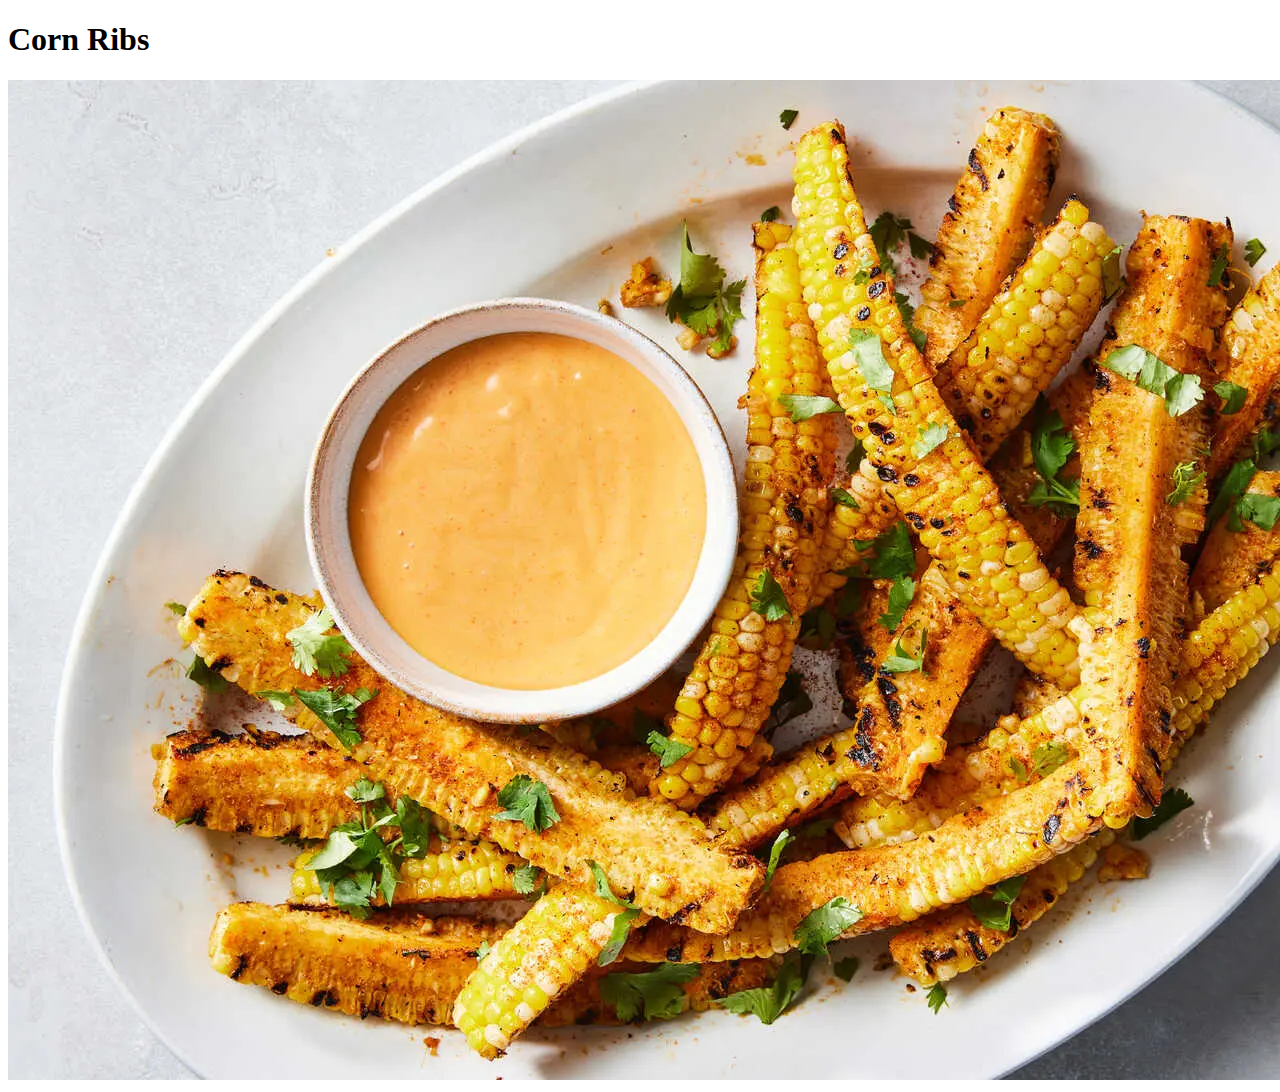
==== recipes/corn-ribs.html @ 76738943 "add cover image" ====
<!DOCTYPE html>
<html lang="en">
<head>
    <meta charset="UTF-8">
    <meta name="viewport" content="width=device-width, initial-scale=1.0">
    <title>Document</title>
</head>
<body>
    <h1>Corn Ribs</h1>
    <img src="../images/corn-ribs.jpg" alt="corn ribs">
</body>
</html>
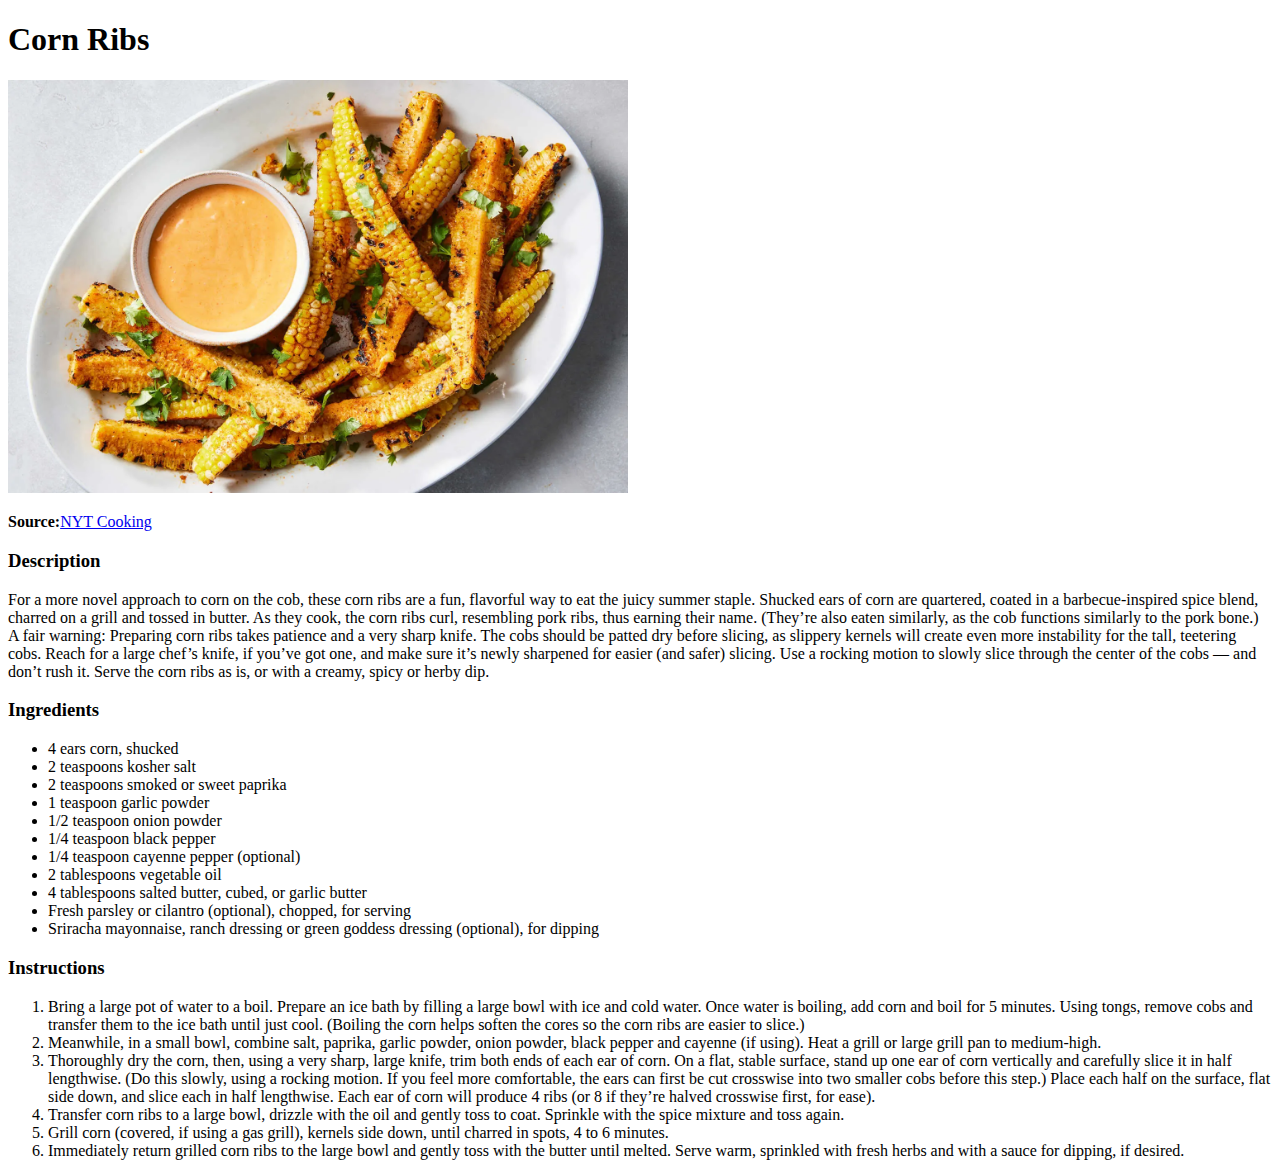
==== commit 29ae3131: "add recipe and link source" ====
--- a/recipes/corn-ribs.html
+++ b/recipes/corn-ribs.html
@@ -7,6 +7,55 @@
 </head>
 <body>
     <h1>Corn Ribs</h1>
-    <img src="../images/corn-ribs.jpg" alt="corn ribs">
+    <img src="../images/corn-ribs.jpg" alt="corn ribs" width="620">
+    <p>
+        <strong>Source:</strong><a href="https://cooking.nytimes.com/recipes/1012863-spicy-caramel-popcorn?algo=cooking_search_relevance_metric_ios_and_web&fellback=false&imp_id=1149545821840505&req_id=150807748326154&surface=cooking-search-web&variant=0_relevance_reranking" target="_blank" rel="noopener noreferrer">NYT Cooking</a>
+    </p>
+    <h3>Description</h3>
+    <p>
+        For a more novel approach to corn on the cob, these corn ribs are a fun, 
+        flavorful way to eat the juicy summer staple. Shucked ears of corn are quartered, 
+        coated in a barbecue-inspired spice blend, charred on a grill and tossed in butter. 
+        As they cook, the corn ribs curl, resembling pork ribs, thus earning their name. 
+        (They’re also eaten similarly, as the cob functions similarly to the pork bone.) 
+        A fair warning: Preparing corn ribs takes patience and a very sharp knife. 
+        The cobs should be patted dry before slicing, as slippery kernels will create even 
+        more instability for the tall, teetering cobs. Reach for a large chef’s knife, if you’ve got one, 
+        and make sure it’s newly sharpened for easier (and safer) slicing. Use a rocking motion to slowly 
+        slice through the center of the cobs — and don’t rush it. Serve the corn ribs as is, or with a creamy, 
+        spicy or herby dip.
+    </p>
+    <h3>Ingredients</h3>
+    <ul>
+        <li>4 ears corn, shucked</li>
+        <li>2 teaspoons kosher salt</li>
+        <li>2 teaspoons smoked or sweet paprika</li>
+        <li>1 teaspoon garlic powder</li>
+        <li>1/2 teaspoon onion powder</li>
+        <li>1/4 teaspoon black pepper</li>
+        <li>1/4 teaspoon cayenne pepper (optional)</li>
+        <li>2 tablespoons vegetable oil</li>
+        <li>4 tablespoons salted butter, cubed, or garlic butter</li>
+        <li>Fresh parsley or cilantro (optional), chopped, for serving</li>
+        <li>Sriracha mayonnaise, ranch dressing or green goddess dressing (optional), for dipping</li>
+    </ul>
+    <h3>Instructions</h3>
+    <ol>
+        <li>Bring a large pot of water to a boil. Prepare an ice bath by filling a large bowl with ice and cold water. 
+            Once water is boiling, add corn and boil for 5 minutes. Using tongs, remove cobs and transfer them to the 
+            ice bath until just cool. (Boiling the corn helps soften the cores so the corn ribs are easier to slice.)</li>
+        <li>Meanwhile, in a small bowl, combine salt, paprika, garlic powder, onion powder, black pepper and cayenne (if using).
+            Heat a grill or large grill pan to medium-high.</li>
+        <li>Thoroughly dry the corn, then, using a very sharp, large knife, trim both ends of each ear of corn. On a flat, stable 
+            surface, stand up one ear of corn vertically and carefully slice it in half lengthwise. (Do this slowly, using a rocking 
+            motion. If you feel more comfortable, the ears can first be cut crosswise into two smaller cobs before this step.) 
+            Place each half on the surface, flat side down, and slice each in half lengthwise. Each ear of corn will produce 
+            4 ribs (or 8 if they’re halved crosswise first, for ease).</li>
+        <li>Transfer corn ribs to a large bowl, drizzle with the oil and gently toss to coat. 
+            Sprinkle with the spice mixture and toss again.</li>
+        <li>Grill corn (covered, if using a gas grill), kernels side down, until charred in spots, 4 to 6 minutes.</li>
+        <li>Immediately return grilled corn ribs to the large bowl and gently toss with the butter until melted. 
+            Serve warm, sprinkled with fresh herbs and with a sauce for dipping, if desired.</li>
+    </ol>
 </body>
 </html>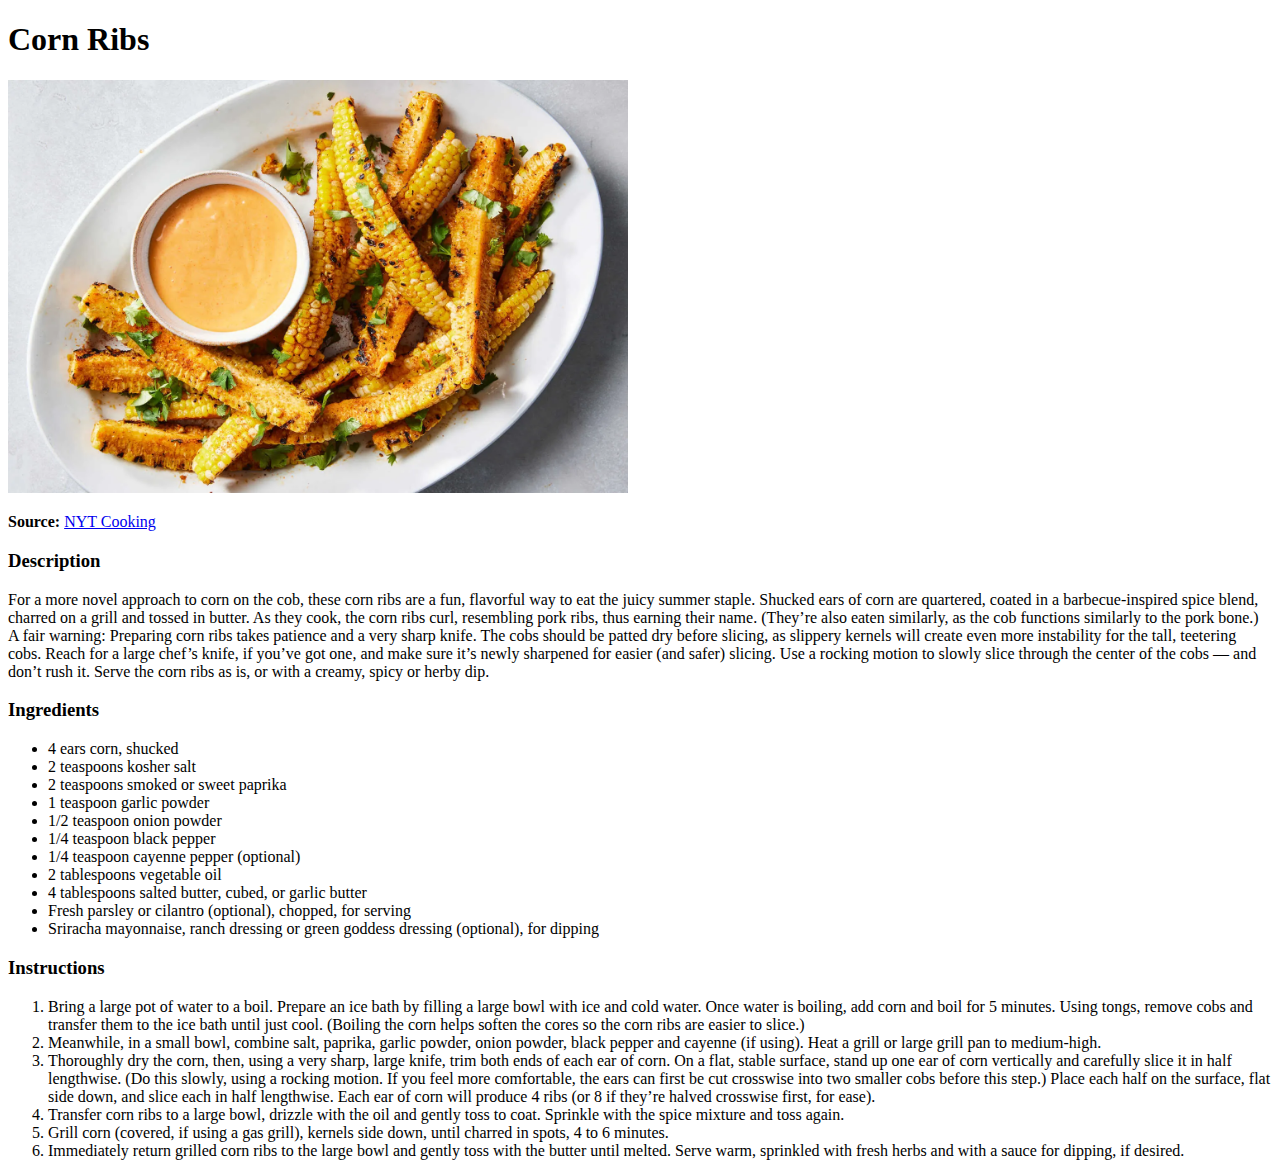
==== commit 8731be47: "add recipes" ====
--- a/recipes/corn-ribs.html
+++ b/recipes/corn-ribs.html
@@ -9,7 +9,7 @@
     <h1>Corn Ribs</h1>
     <img src="../images/corn-ribs.jpg" alt="corn ribs" width="620">
     <p>
-        <strong>Source:</strong><a href="https://cooking.nytimes.com/recipes/1012863-spicy-caramel-popcorn?algo=cooking_search_relevance_metric_ios_and_web&fellback=false&imp_id=1149545821840505&req_id=150807748326154&surface=cooking-search-web&variant=0_relevance_reranking" target="_blank" rel="noopener noreferrer">NYT Cooking</a>
+        <strong>Source: </strong><a href="https://cooking.nytimes.com/recipes/1012863-spicy-caramel-popcorn?algo=cooking_search_relevance_metric_ios_and_web&fellback=false&imp_id=1149545821840505&req_id=150807748326154&surface=cooking-search-web&variant=0_relevance_reranking" target="_blank" rel="noopener noreferrer">NYT Cooking</a>
     </p>
     <h3>Description</h3>
     <p>
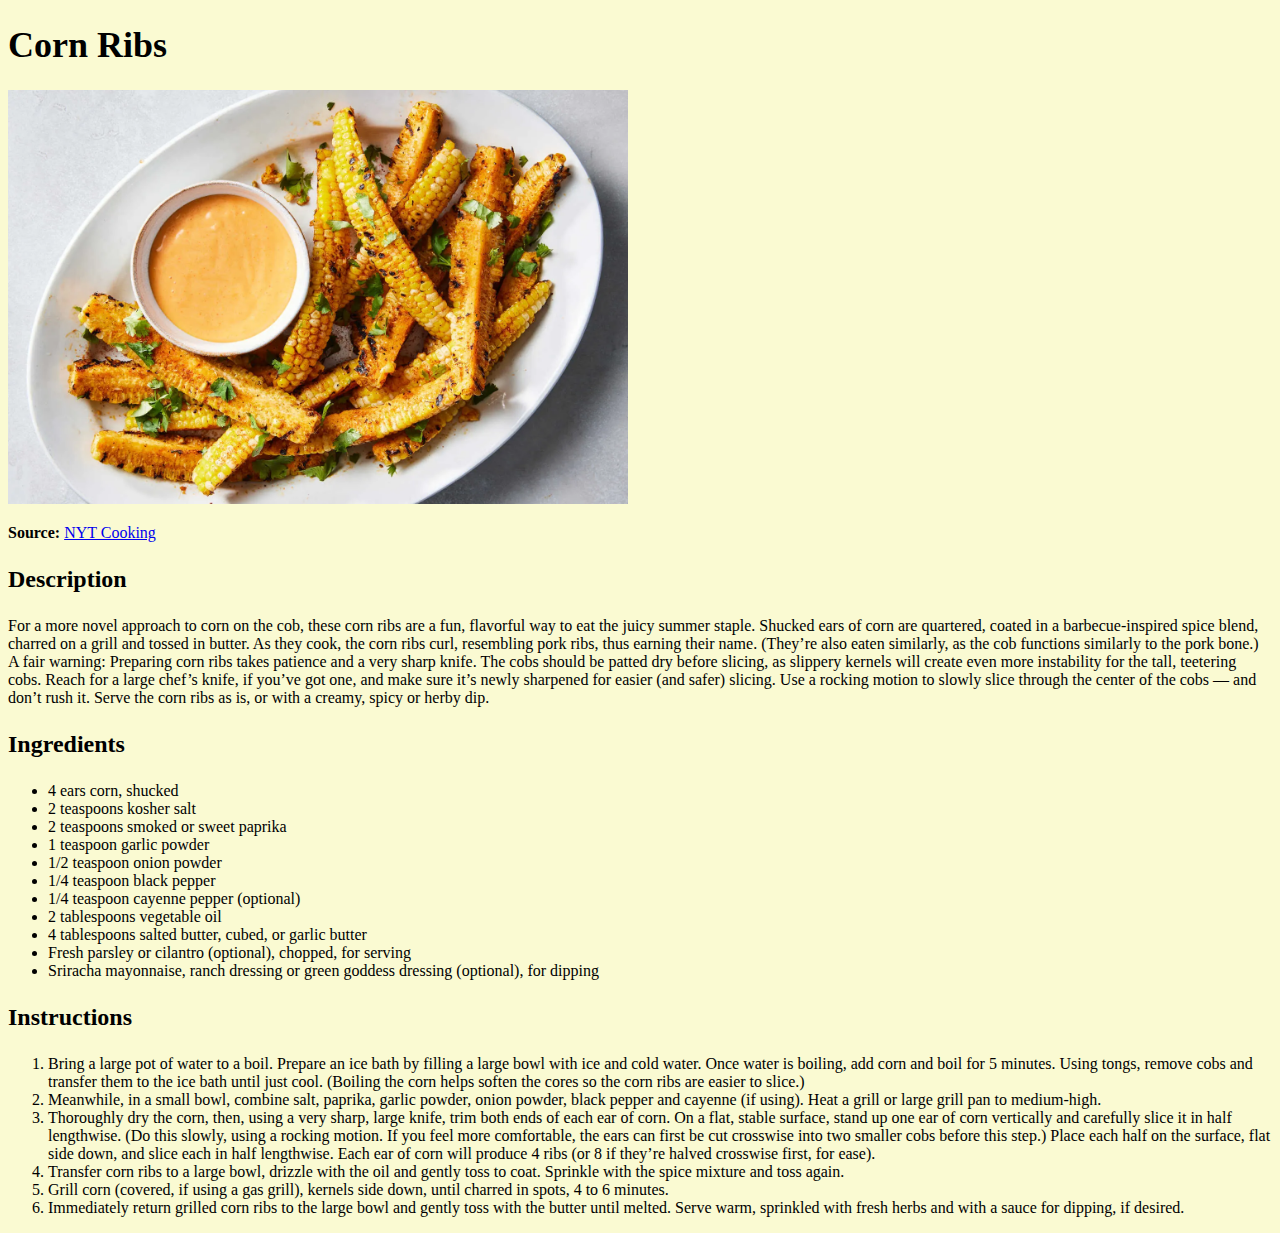
==== commit 0085286d: "style pages" ====
--- a/recipes/corn-ribs.html
+++ b/recipes/corn-ribs.html
@@ -4,6 +4,7 @@
     <meta charset="UTF-8">
     <meta name="viewport" content="width=device-width, initial-scale=1.0">
     <title>Document</title>
+    <link rel="stylesheet" href="../styles.css">
 </head>
 <body>
     <h1>Corn Ribs</h1>
--- a/styles.css
+++ b/styles.css
@@ -0,0 +1,16 @@
+body {
+    background-color: lightgoldenrodyellow;
+}
+
+h1 {
+    font-family: 'Times New Roman', Times, serif;
+    font-weight: bold;
+    font-size: 36px;
+    color: black;
+}
+
+h3 {
+    font-family: 'Times New Roman', Times, serif;
+    font-weight: bold;
+    font-size: 24px;
+}
